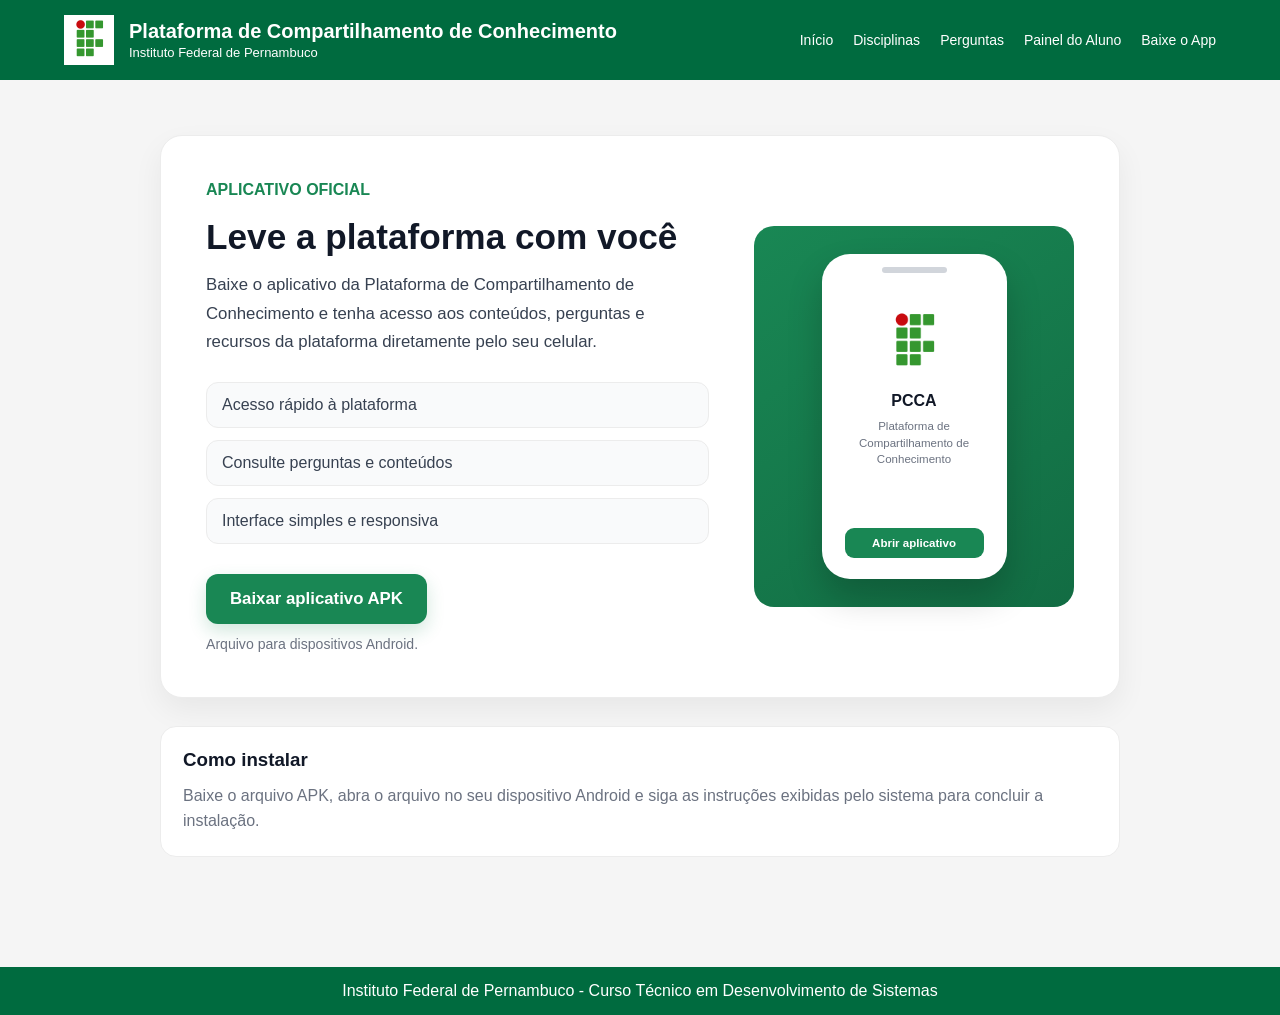
==== app.html @ 4369aa67 "Add files via upload" ====
<!DOCTYPE html>
<html lang="pt-br">
<head>
    <meta charset="UTF-8">
    <meta name="viewport" content="width=device-width, initial-scale=1.0">

    <title>PCCA - Baixe o App</title>

    <link rel="icon" type="image/png" href="./assets/images/logo.png">
    <link rel="stylesheet" href="./assets/css/style.css">

    <style>
        .app-page {
            max-width: 1000px;
            margin: 0 auto;
            padding: 55px 20px 70px;
        }

        .app-card {
            background: #fff;
            border: 1px solid #ececec;
            border-radius: 22px;
            padding: 45px;
            box-shadow: 0 12px 30px rgba(0, 0, 0, .06);

            display: grid;
            grid-template-columns: 1fr 320px;
            gap: 45px;
            align-items: center;
        }

        .app-content h2 {
            margin: 0 0 14px;
            color: #111827;
            font-size: 2.2rem;
        }

        .app-content .subtitle {
            color: #198754;
            font-weight: 700;
            margin-bottom: 18px;
        }

        .app-content p {
            color: #374151;
            line-height: 1.7;
            font-size: 1.05rem;
            margin-bottom: 25px;
        }

        .app-features {
            display: grid;
            gap: 12px;
            margin: 25px 0 30px;
        }

        .feature {
            background: #f9fafb;
            border: 1px solid #ececec;
            border-radius: 12px;
            padding: 13px 15px;
            color: #374151;
        }

        .download-button {
            display: inline-flex;
            align-items: center;
            justify-content: center;
            gap: 10px;

            background: #198754;
            color: #fff;

            text-decoration: none;

            padding: 15px 24px;
            border-radius: 12px;

            font-size: 1.05rem;
            font-weight: 700;

            transition: .2s;

            box-shadow: 0 7px 18px rgba(25, 135, 84, .20);
        }

        .download-button:hover {
            transform: translateY(-2px);
            background: #157347;
        }

        .download-note {
            margin-top: 12px;
            color: #6b7280;
            font-size: .88rem;
        }

        .app-visual {
            min-height: 300px;

            border-radius: 20px;

            background: linear-gradient(
                145deg,
                #198754,
                #126c43
            );

            display: flex;
            align-items: center;
            justify-content: center;

            padding: 28px;
        }

        .phone {
            width: 185px;
            min-height: 325px;

            background: #fff;

            border-radius: 28px;

            padding: 13px;

            box-shadow: 0 18px 35px rgba(0, 0, 0, .20);

            display: flex;
            flex-direction: column;
        }

        .phone-top {
            width: 65px;
            height: 6px;

            border-radius: 20px;

            background: #d1d5db;

            margin: 0 auto 15px;
        }

        .phone-logo {
            width: 72px;
            height: 72px;

            object-fit: contain;

            margin: 18px auto 14px;
        }

        .phone h3 {
            text-align: center;

            color: #111827;

            font-size: 1rem;

            margin: 0 0 8px;
        }

        .phone p {
            text-align: center;

            color: #6b7280;

            font-size: .72rem;

            line-height: 1.45;

            margin: 0 10px 18px;
        }

        .phone-button {
            background: #198754;

            color: #fff;

            border-radius: 9px;

            padding: 9px;

            text-align: center;

            font-size: .72rem;

            font-weight: 700;

            margin: auto 10px 8px;
        }

        .requirements {
            margin-top: 28px;

            padding: 22px;

            background: #fff;

            border: 1px solid #ececec;

            border-radius: 16px;
        }

        .requirements h3 {
            margin: 0 0 12px;

            color: #111827;
        }

        .requirements p {
            margin: 0;

            color: #6b7280;

            line-height: 1.6;
        }

        @media (max-width: 768px) {

            .app-page {
                padding: 30px 12px 45px;
            }

            .app-card {
                grid-template-columns: 1fr;

                padding: 28px 20px;

                gap: 30px;
            }

            .app-content h2 {
                font-size: 1.7rem;
            }

            .app-content p {
                font-size: 1rem;
            }

            .app-visual {
                min-height: 270px;
            }

            .phone {
                width: 165px;

                min-height: 290px;
            }

            .download-button {
                width: 100%;

                box-sizing: border-box;
            }
        }
    </style>
</head>

<body>

<header class="top-bar">

    <div class="top-container">

        <div class="brand">

            <img
                src="./assets/images/logo.png"
                alt="Instituto Federal Pernambuco"
            >

            <div class="brand-text">

                <h1>
                    Plataforma de Compartilhamento de Conhecimento
                </h1>

                <span>
                    Instituto Federal de Pernambuco
                </span>

            </div>

        </div>


        <button
            class="menu-toggle"
            id="menuToggle"
        >
            ☰ Menu
        </button>


        <nav
            class="menu"
            id="menu"
        >

            <a href="index.html">
                Início
            </a>

            <a href="disciplinas.html">
                Disciplinas
            </a>

            <a href="perguntas.html">
                Perguntas
            </a>

            <a href="painel.html">
                Painel do Aluno
            </a>

            <a
                href="app.html"
                class="active"
            >
                Baixe o App
            </a>

        </nav>

    </div>

</header>


<main class="app-page">


    <section class="app-card">


        <div class="app-content">


            <div class="subtitle">
                APLICATIVO OFICIAL
            </div>


            <h2>
                Leve a plataforma com você
            </h2>


            <p>
                Baixe o aplicativo da Plataforma de Compartilhamento
                de Conhecimento e tenha acesso aos conteúdos,
                perguntas e recursos da plataforma diretamente pelo
                seu celular.
            </p>


            <div class="app-features">


                <div class="feature">
                    Acesso rápido à plataforma
                </div>


                <div class="feature">
                    Consulte perguntas e conteúdos
                </div>


                <div class="feature">
                    Interface simples e responsiva
                </div>


            </div>


            <a
                href="./assets/apk/pcca.apk"
                class="download-button"
                download
            >
                Baixar aplicativo APK
            </a>


            <div class="download-note">
                Arquivo para dispositivos Android.
            </div>


        </div>


        <div class="app-visual">


            <div class="phone">


                <div class="phone-top"></div>


                <img
                    src="./assets/images/logo.png"
                    alt="Logo do aplicativo"
                    class="phone-logo"
                >


                <h3>
                    PCCA
                </h3>


                <p>
                    Plataforma de Compartilhamento
                    de Conhecimento
                </p>


                <div class="phone-button">
                    Abrir aplicativo
                </div>


            </div>


        </div>


    </section>


    <section class="requirements">


        <h3>
            Como instalar
        </h3>


        <p>
            Baixe o arquivo APK, abra o arquivo no seu dispositivo
            Android e siga as instruções exibidas pelo sistema para
            concluir a instalação.
        </p>


    </section>


</main>


<footer class="footer">

    Instituto Federal de Pernambuco -
    Curso Técnico em Desenvolvimento de Sistemas

</footer>


<script>

    function toggleMobileMenu() {

        const menu =
            document.getElementById("menu");

        menu.classList.toggle("active");

    }


    document.addEventListener(
        "DOMContentLoaded",
        () => {

            document
                .getElementById("menuToggle")
                .addEventListener(
                    "click",
                    toggleMobileMenu
                );

        }
    );

</script>


</body>
</html>
---- assets/css/style.css ----
* {
    margin: 0;
    padding: 0;
    box-sizing: border-box;
}

body {
    font-family: Arial, Helvetica, sans-serif;
    background: #f5f5f5;
    color: #222;
}

.top-bar {
    background: #006b3f;
    color: white;
    padding: 15px 0;
}

.top-container {
    width: 90%;
    margin: auto;
    display: flex;
    justify-content: space-between;
    align-items: center;
}

.brand {
    display: flex;
    align-items: center;
}

.brand img {
    height: 50px;
    margin-right: 15px;
}

.brand-text h1 {
    font-size: 20px;
}

.brand-text span {
    font-size: 13px;
}

.menu {
    display: flex;
}

.menu a {
    color: white;
    text-decoration: none;
    margin-left: 20px;
    font-size: 14px;
}

.menu a:hover {
    text-decoration: underline;
}

.menu-toggle {
    display: none;
}

.hero {
    background: white;
    padding: 40px 0;
    border-bottom: 4px solid #006b3f;
    text-align: center;
}

.hero h2 {
    font-size: 24px;
    color: #006b3f;
}

.hero p {
    font-size: 14px;
    margin-top: 8px;
}

.layout {
    display: flex;
    width: 90%;
    margin: 30px auto;
    gap: 30px;
}

.sidebar {
    width: 250px;
    background: white;
    padding: 20px;
    border: 1px solid #ddd;
}

.sidebar h3 {
    margin-bottom: 15px;
    color: #006b3f;
}

.sidebar ul {
    list-style: none;
}

.sidebar li {
    padding: 8px;
    border-bottom: 1px solid #eee;
    font-size: 14px;
    cursor: pointer;
}

.sidebar li:hover {
    background: #f0f7f3;
}

.content {
    flex: 1;
    width: 100%;
    max-width: 850px;
    margin: 0 auto;
}

.dashboard {
    display: flex;
    gap: 20px;
    margin-bottom: 30px;
}

.card-dashboard {
    flex: 1;
    background: white;
    padding: 20px;
    border-left: 5px solid #006b3f;
    text-align: center;
}

.card-dashboard h4 {
    font-size: 14px;
    margin-bottom: 10px;
}

.card-dashboard span {
    font-size: 22px;
    font-weight: bold;
}

.post-area {
    background: white;
    padding: 20px;
    margin-bottom: 30px;
    border: 1px solid #ddd;
}

.post-area h3 {
    margin-bottom: 10px;
}

.post-area input,
.post-area textarea {
    width: 100%;
    padding: 10px;
    margin-top: 10px;
    border: 1px solid #ccc;
    font-size: 14px;
}

.post-area textarea {
    height: 100px;
}

.post-area button {
    margin-top: 15px;
    padding: 10px;
    background: #006b3f;
    color: white;
    border: none;
    cursor: pointer;
}

.post-area button:hover {
    background: #004d2d;
}

.post-card {
    background: #ffffff;
    padding: 25px;
    margin-bottom: 25px;
    border-radius: 12px;
    border: 1px solid #e5e5e5;
    transition: 0.3s;
}

.post-card:hover {
    box-shadow: 0 6px 18px rgba(0, 0, 0, 0.08);
}

.post-card h3 {
    margin-bottom: 20px;
    color: #0b5e3c;
    font-size: 20px;
    border-bottom: 2px solid #198754;
    padding-bottom: 5px;
}

.post-card h4 {
    margin-bottom: 5px;
    color: #006b3f;
}

.post-card small {
    color: #777;
    font-size: 13px;
}

.post-card p {
    margin-top: 10px;
    font-size: 14px;
    line-height: 1.4;
    color: #444;
}

.post-card button {
    margin-right: 10px;
    margin-top: 10px;
}

.badge {
    display: inline-block;
    background: #e6f2ec;
    color: #006b3f;
    padding: 5px 10px;
    font-size: 12px;
    margin-bottom: 10px;
}

.cardPergunta {
    background: #fff;
    padding: 15px;
    margin: 15px 0;
    border-radius: 8px;
    box-shadow: 0 0 5px rgba(0, 0, 0, 0.1);
}

#ultimasPerguntas {
    display: grid;
    grid-template-columns: repeat(auto-fit, minmax(280px, 1fr));
    gap: 20px;
}

#ultimasPerguntas .cardPergunta {
    background: white;
    padding: 20px;
    border-radius: 12px;
    box-shadow: 0 5px 15px rgba(0, 0, 0, 0.08);
    transition: 0.3s;
    cursor: pointer;
}

#ultimasPerguntas .cardPergunta:hover {
    transform: translateY(-5px);
    box-shadow: 0 8px 20px rgba(0, 0, 0, 0.12);
}

#ultimasPerguntas .cardPergunta h4 {
    color: #006b3f;
    margin-bottom: 8px;
}

#ultimasPerguntas .cardPergunta small {
    color: #777;
    font-size: 13px;
}

#ultimasPerguntas .cardPergunta p {
    margin-top: 10px;
    font-size: 14px;
    line-height: 1.4;
    color: #444;
}

.disciplinas-container {
    width: 90%;
    margin: 40px auto;
}

.ano-section {
    margin-bottom: 50px;
}

.ano-section h3 {
    margin-bottom: 20px;
    color: #006b3f;
    border-bottom: 2px solid #006b3f;
    padding-bottom: 5px;
}

.grid-disciplinas {
    display: grid;
    grid-template-columns: repeat(auto-fit, minmax(250px, 1fr));
    gap: 15px;
}

.disciplina-card {
    text-decoration: none;
    color: black;
    background: white;
    padding: 15px;
    border-left: 5px solid #006b3f;
    box-shadow: 0 2px 5px rgba(0, 0, 0, 0.1);
    transition: 0.3s;
    display: block;
    cursor: pointer;
}

.disciplina-card:hover {
    transform: translateY(-3px);
    background: #f0fdf6;
}

.perfil-container {
    text-align: center;
    margin-bottom: 20px;
}

.perfil-container img {
    width: 120px;
    height: 120px;
    border-radius: 50%;
    object-fit: cover;
    border: 2px solid #4CAF50;
    display: block;
    margin-bottom: 10px;
}

#previewFoto {
    width: 120px;
    height: 120px;
    object-fit: cover;
    border-radius: 50%;
    border: 3px solid #198754;
    background: #f4f4f4;
}

input[type="text"],
input[type="email"],
input[type="file"] {
    width: 100%;
    padding: 12px;
    margin-bottom: 15px;
    border-radius: 6px;
    border: 1px solid #ccc;
    font-size: 14px;
    transition: 0.2s;
}

input:focus {
    border-color: #198754;
    outline: none;
    box-shadow: 0 0 0 2px rgba(25, 135, 84, 0.15);
}

#foto {
    margin-bottom: 10px;
}

#filtroDisciplina {
    padding: 8px;
    border-radius: 6px;
}

button {
    width: 100%;
    padding: 12px;
    border-radius: 6px;
    border: none;
    background: #198754;
    color: white;
    font-size: 14px;
    font-weight: bold;
    cursor: pointer;
    transition: 0.2s;
}

button:hover {
    background: #0b5e3c;
}

.post-card button[style*="red"] {
    background: #b02a37 !important;
}

.post-card button[style*="red"]:hover {
    background: #842029 !important;
}

.btn-danger {
    background: #d32f2f;
    color: white;
}

.btn-danger:hover {
    background: #b71c1c;
}

.botoes-perfil {
    display: flex;
    gap: 10px;
    margin-top: 10px;
}

.botoes-perfil button {
    padding: 8px 12px;
    border-radius: 6px;
    border: none;
    cursor: pointer;
    font-weight: bold;
    transition: 0.2s;
}

.link-qacademico {
    color: #198754;
    font-weight: bold;
    text-decoration: none;
    transition: 0.2s;
}

.link-qacademico:hover {
    color: #0b5e3c;
    text-decoration: underline;
}

.sugestoes {
    list-style: none;
    padding: 0;
    margin: 0;
    background: white;
    border: 1px solid #ccc;
    max-height: 150px;
    overflow-y: auto;
    position: absolute;
    width: 300px;
}

.sugestoes li {
    padding: 8px;
    cursor: pointer;
}

.sugestoes li:hover {
    background-color: #f0f0f0;
}

.campo-busca {
    position: relative;
    width: 100%;
    max-width: 300px;
    margin-bottom: 15px;
}

.campo-busca input {
    width: 100%;
    padding: 10px 10px 10px 35px;
    border-radius: 8px;
    border: 1px solid #ccc;
    font-size: 14px;
}

.filtro-section {
    margin: 20px 0;
}

.user-photo-header {
    margin-left: 20px;
}

.user-photo-header img {
    width: 50px;
    height: 50px;
    border-radius: 50%;
    object-fit: cover;
    border: 2px solid #ccc;
}

#contadorPerguntas {
    margin: 10px 0;
    font-weight: bold;
}

.layout-posts {
    width: 80%;
    margin: 40px auto;
}

.layout-posts h2 {
    margin-bottom: 20px;
    color: #006b3f;
    border-left: 6px solid #006b3f;
    padding-left: 10px;
}

.footer {
    background: #006b3f;
    color: white;
    text-align: center;
    padding: 15px;
    margin-top: 40px;
}

.sugestoes {
    list-style: none;
    padding: 0;
    margin: 0;
    background: white;
    border: 1px solid #ccc;
    max-height: 200px;
    overflow-y: auto;
    position: absolute;
    width: 100%;
    z-index: 100;
}

.cardPergunta {
    background: #ffffff;
    padding: 20px;
    margin-bottom: 20px;
    border-radius: 12px;
    box-shadow: 0 6px 18px rgba(0,0,0,0.08);
    transition: 0.3s;
}

.cardPergunta:hover {
    box-shadow: 0 10px 25px rgba(0,0,0,0.12);
}

.cardPergunta h4 {
    color: #0b5e3c;
    font-size: 20px;
    margin-bottom: 10px;
    border-bottom: 2px solid #198754;
    padding-bottom: 5px;
}

.cardPergunta small {
    color: #555;
    font-size: 13px;
}

.cardPergunta p {
    margin: 10px 0;
    font-size: 14px;
    line-height: 1.5;
}

/* Botões de interação */
.interacoes {
    display: flex;
    gap: 10px;
    margin-top: 10px;
}

.interacoes button {
    padding: 8px 12px;
    border: none;
    border-radius: 6px;
    cursor: pointer;
    font-weight: bold;
    transition: 0.2s;
}

.interacoes button:hover:not(:disabled) {
    opacity: 0.85;
}

.interacoes button:disabled {
    cursor: not-allowed;
    opacity: 0.6;
}

.interacoes button:first-child {
    background: #e74c3c;
    color: #fff;
}

.interacoes button:last-child {
    background: #3498db;
    color: #fff;
}

.comentarios {
    margin-top: 15px;
    padding-left: 10px;
    border-left: 3px solid #198754;
}

.comentarios p {
    margin: 5px 0;
    font-size: 13px;
}

.comentarios strong {
    color: #006b3f;
}

.comentarios button.btn-remover {
    display: inline-flex;
    align-items: center;
    gap: 4px;
    background: #e74c3c; 
    color: white;
    border: none;
    border-radius: 8px;
    padding: 4px 10px;
    cursor: pointer;
    font-size: 13px;
    font-weight: bold;
    box-shadow: 0 3px 6px rgba(0,0,0,0.15);
    transition: 0.2s all ease;
}

.comentarios button.btn-remover:hover {
    background: #c0392b;
    box-shadow: 0 5px 10px rgba(0,0,0,0.2);
}

.user-settings h3 {
    margin-top: 30px;
    color: #0b5e3c;
}

.user-settings .form-group {
    margin-bottom: 15px;
    display: flex;
    flex-direction: column;
}

.user-settings label {
    margin-bottom: 5px;
    font-weight: bold;
    color: #333;
}

.user-settings input[type="text"],
.user-settings select,
.user-settings textarea {
    padding: 10px;
    border-radius: 6px;
    border: 1px solid #ccc;
    font-size: 14px;
    transition: 0.2s;
    width: 100%;
}

.user-settings input:focus,
.user-settings select:focus,
.user-settings textarea:focus {
    outline: none;
    border-color: #198754;
    box-shadow: 0 0 0 2px rgba(25, 135, 84, 0.15);
}

.user-settings button {
    padding: 12px;
    border-radius: 6px;
    border: none;
    background-color: #198754;
    color: white;
    font-weight: bold;
    cursor: pointer;
    transition: 0.2s;
}

.user-settings button:hover {
    background-color: #0b5e3c;
    transform: translateY(-2px);
}

#conteudosDisciplina {
    margin-top: 15px;
    display: flex;
    flex-direction: column;
    gap: 12px;
}

#conteudosDisciplina .cardPergunta {
    background: #fff;
    padding: 15px;
    border-radius: 10px;
    box-shadow: 0 4px 12px rgba(0,0,0,0.08);
}

#conteudosDisciplina h4 {
    margin: 0 0 5px 0;
    color: #0b5e3c;
}

#conteudosDisciplina small {
    display: block;
    margin-bottom: 8px;
    font-size: 12px;
    color: #555;
}

#conteudosDisciplina p {
    margin: 0;
    font-size: 14px;
    color: #333;
}

.layout {
    display: flex;
    justify-content: center;
    align-items: center;
    min-height: 60vh;
    }

.content {
    width: 100%;
    max-width: 400px;
    }

.post-card {
    background: #ffffff;
    padding: 30px;
    border-radius: 12px;
    box-shadow: 0 8px 20px rgba(0, 0, 0, 0.08);
}

.post-card h3 {
    margin-bottom: 20px;
    text-align: center;
    color: #0b5e3c;
}

input[type="text"],
input[type="password"] {
    width: 100%;
    padding: 12px;
    margin-bottom: 15px;
    border-radius: 6px;
    border: 1px solid #ccc;
    font-size: 14px;
    transition: 0.2s;
}

input:focus {
    border-color: #198754;
    outline: none;
    box-shadow: 0 0 0 2px rgba(25, 135, 84, 0.15);
}

button {
    width: 100%;
    padding: 12px;
    border-radius: 6px;
    border: none;
    background: #198754;
    color: white;
    font-size: 15px;
    font-weight: bold;
    cursor: pointer;
    transition: 0.2s;
}

button:hover {
    background: #0b5e3c;
    transform: translateY(-2px);
}

/* RESPONSIVO */
@media (max-width: 768px) {
    .top-container {
        width: 95%;
    }

    .menu {
        display: none;
    }

    .menu-toggle {
        display: block;
    }

    .layout {
        flex-direction: column;
        width: 95%;
        gap: 20px;
    }

    .sidebar {
        width: 100%;
    }

    .content {
        max-width: 100%;
    }

    .disciplinas-container {
        width: 95%;
    }

    .grid-disciplinas {
        grid-template-columns: repeat(auto-fit, minmax(200px, 1fr));
        gap: 12px;
    }

    #ultimasPerguntas {
        grid-template-columns: repeat(auto-fit, minmax(250px, 1fr));
    }

    .layout-posts {
        width: 95%;
    }

    .dashboard {
        flex-direction: column;
        gap: 15px;
    }

    .card-dashboard {
        width: 100%;
    }

    .post-area input,
    .post-area textarea {
        font-size: 16px;
    }

    .hero h2 {
        font-size: 20px;
    }

    .post-card {
        padding: 20px;
    }

    .post-card h3 {
        font-size: 18px;
    }

    .botoes-perfil {
        flex-direction: column;
    }

    .botoes-perfil button {
        width: 100%;
    }

    .user-settings input[type="text"],
    .user-settings select,
    .user-settings textarea {
        font-size: 16px;
    }

    .campo-busca {
        max-width: 100%;
    }

    .sugestoes {
        width: 100%;
    }

    input[type="text"],
    input[type="email"],
    input[type="password"],
    input[type="file"] {
        font-size: 16px;
    }

    #conteudosDisciplina {
        gap: 10px;
    }
}

@media (max-width: 480px) {
    .top-container {
        flex-direction: column;
        gap: 15px;
    }

    .brand {
        width: 100%;
        justify-content: center;
    }

    .brand img {
        height: 40px;
    }

    .brand-text h1 {
        font-size: 18px;
    }

    .user-photo-header {
        margin-left: 0;
    }

    .layout {
        width: 100%;
        margin: 15px auto;
        gap: 15px;
    }

    .sidebar {
        order: 2;
    }

    .content {
        order: 1;
    }

    .grid-disciplinas {
        grid-template-columns: 1fr;
    }

    #ultimasPerguntas {
        grid-template-columns: 1fr;
    }

    .layout-posts {
        width: 100%;
        margin: 20px auto;
    }

    .hero h2 {
        font-size: 18px;
    }

    .hero p {
        font-size: 12px;
    }

    .post-card {
        padding: 15px;
    }

    .post-card h3 {
        font-size: 16px;
        margin-bottom: 15px;
    }

    .post-card h4 {
        font-size: 14px;
    }

    .post-card p {
        font-size: 13px;
    }

    .post-area {
        padding: 15px;
    }

    .post-area button {
        padding: 12px;
        font-size: 16px;
    }

    .cardPergunta {
        padding: 15px;
        margin: 10px 0;
    }

    .cardPergunta h4 {
        font-size: 16px;
    }

    .cardPergunta p {
        font-size: 13px;
    }

    .interacoes {
        flex-wrap: wrap;
    }

    .interacoes button {
        flex: 1;
        min-width: 100px;
        padding: 10px 8px;
        font-size: 12px;
    }

    .perfil-container img {
        width: 100px;
        height: 100px;
    }

    #previewFoto {
        width: 100px;
        height: 100px;
    }

    .disciplina-card {
        padding: 12px;
    }

    button {
        font-size: 14px;
        padding: 10px;
    }

    .user-settings h3 {
        font-size: 18px;
    }

    .user-settings input[type="text"],
    .user-settings select,
    .user-settings textarea {
        font-size: 14px;
    }

    .footer {
        padding: 12px;
        font-size: 12px;
    }

    .campo-busca input {
        padding: 10px 10px 10px 30px;
        font-size: 13px;
    }

    .comentarios {
        margin-top: 10px;
        padding-left: 8px;
    }

    .comentarios button.btn-remover {
        padding: 4px 8px;
        font-size: 11px;
    }
}
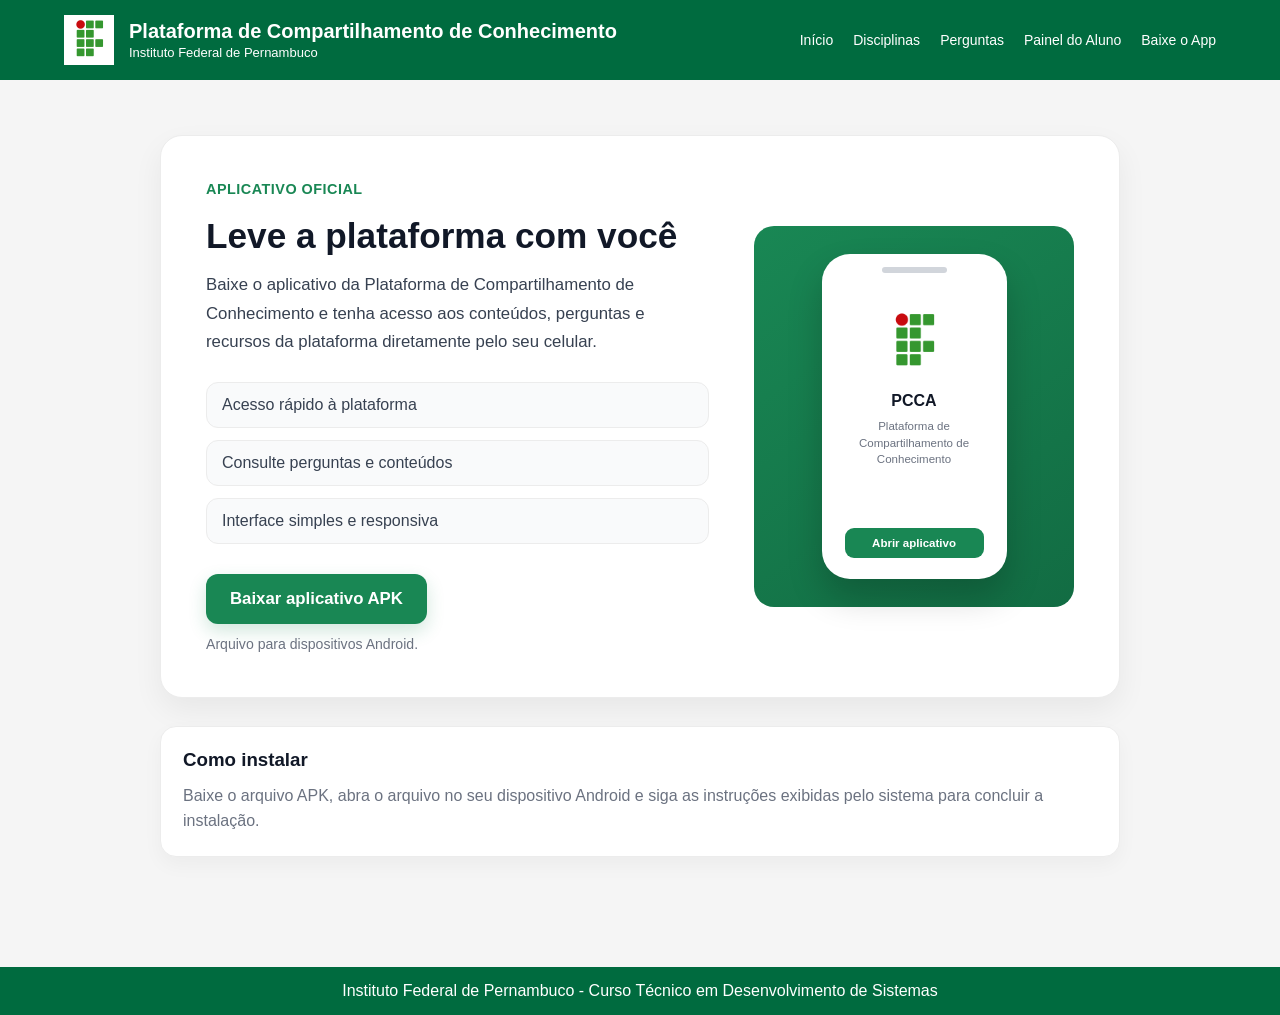
==== commit 08b12790: "Update app.html" ====
--- a/app.html
+++ b/app.html
@@ -1,120 +1,267 @@
 <!DOCTYPE html>
 <html lang="pt-br">
+
 <head>
+
     <meta charset="UTF-8">
-    <meta name="viewport" content="width=device-width, initial-scale=1.0">
+
+    <meta
+        name="viewport"
+        content="width=device-width, initial-scale=1.0"
+    >
 
     <title>PCCA - Baixe o App</title>
 
-    <link rel="icon" type="image/png" href="./assets/images/logo.png">
-    <link rel="stylesheet" href="./assets/css/style.css">
+    <link
+        rel="icon"
+        type="image/png"
+        href="./assets/images/logo.png"
+    >
+
+    <link
+        rel="stylesheet"
+        href="./assets/css/style.css"
+    >
+
 
     <style>
+
+        /* =========================
+           MENU
+        ========================= */
+
+        .menu-toggle {
+            display: none;
+
+            background: transparent;
+            border: none;
+
+            color: inherit;
+
+            font-size: 1rem;
+            font-weight: 600;
+
+            cursor: pointer;
+
+            padding: .75rem 1rem;
+        }
+
+
+        /* =========================
+           PÁGINA DO APLICATIVO
+        ========================= */
+
         .app-page {
+
             max-width: 1000px;
+
             margin: 0 auto;
+
             padding: 55px 20px 70px;
         }
 
+
+        /* =========================
+           CARD PRINCIPAL
+        ========================= */
+
         .app-card {
+
             background: #fff;
+
             border: 1px solid #ececec;
+
             border-radius: 22px;
+
             padding: 45px;
-            box-shadow: 0 12px 30px rgba(0, 0, 0, .06);
+
+            box-shadow:
+                0 12px 30px rgba(0, 0, 0, .06);
 
             display: grid;
-            grid-template-columns: 1fr 320px;
+
+            grid-template-columns:
+                1fr 320px;
+
             gap: 45px;
+
             align-items: center;
         }
 
+
+        /* =========================
+           CONTEÚDO
+        ========================= */
+
         .app-content h2 {
+
             margin: 0 0 14px;
+
             color: #111827;
+
             font-size: 2.2rem;
-        }
+
+            line-height: 1.2;
+        }
+
 
         .app-content .subtitle {
+
             color: #198754;
+
             font-weight: 700;
+
+            font-size: .9rem;
+
+            letter-spacing: .5px;
+
             margin-bottom: 18px;
         }
 
+
         .app-content p {
+
             color: #374151;
+
             line-height: 1.7;
+
             font-size: 1.05rem;
+
             margin-bottom: 25px;
         }
 
+
+        /* =========================
+           FUNCIONALIDADES
+        ========================= */
+
         .app-features {
+
             display: grid;
+
             gap: 12px;
+
             margin: 25px 0 30px;
         }
 
+
         .feature {
+
             background: #f9fafb;
+
             border: 1px solid #ececec;
+
             border-radius: 12px;
+
             padding: 13px 15px;
+
             color: #374151;
-        }
+
+            transition: .2s;
+        }
+
+
+        .feature:hover {
+
+            transform: translateX(3px);
+
+            border-color: #198754;
+        }
+
+
+        /* =========================
+           BOTÃO DOWNLOAD
+        ========================= */
 
         .download-button {
+
             display: inline-flex;
+
             align-items: center;
+
             justify-content: center;
+
             gap: 10px;
 
             background: #198754;
+
             color: #fff;
 
             text-decoration: none;
 
             padding: 15px 24px;
+
             border-radius: 12px;
 
             font-size: 1.05rem;
+
             font-weight: 700;
 
             transition: .2s;
 
-            box-shadow: 0 7px 18px rgba(25, 135, 84, .20);
-        }
+            box-shadow:
+                0 7px 18px
+                rgba(25, 135, 84, .20);
+        }
+
 
         .download-button:hover {
+
             transform: translateY(-2px);
+
             background: #157347;
-        }
+
+            box-shadow:
+                0 10px 22px
+                rgba(25, 135, 84, .25);
+        }
+
 
         .download-note {
+
             margin-top: 12px;
+
             color: #6b7280;
+
             font-size: .88rem;
         }
 
+
+        /* =========================
+           VISUAL DO CELULAR
+        ========================= */
+
         .app-visual {
+
             min-height: 300px;
 
             border-radius: 20px;
 
-            background: linear-gradient(
-                145deg,
-                #198754,
-                #126c43
-            );
+            background:
+                linear-gradient(
+                    145deg,
+                    #198754,
+                    #126c43
+                );
 
             display: flex;
+
             align-items: center;
+
             justify-content: center;
 
             padding: 28px;
         }
 
+
+        /* =========================
+           CELULAR
+        ========================= */
+
         .phone {
+
             width: 185px;
+
             min-height: 325px;
 
             background: #fff;
@@ -123,14 +270,20 @@
 
             padding: 13px;
 
-            box-shadow: 0 18px 35px rgba(0, 0, 0, .20);
+            box-shadow:
+                0 18px 35px
+                rgba(0, 0, 0, .20);
 
             display: flex;
+
             flex-direction: column;
         }
 
+
         .phone-top {
+
             width: 65px;
+
             height: 6px;
 
             border-radius: 20px;
@@ -140,8 +293,11 @@
             margin: 0 auto 15px;
         }
 
+
         .phone-logo {
+
             width: 72px;
+
             height: 72px;
 
             object-fit: contain;
@@ -149,7 +305,9 @@
             margin: 18px auto 14px;
         }
 
+
         .phone h3 {
+
             text-align: center;
 
             color: #111827;
@@ -159,7 +317,9 @@
             margin: 0 0 8px;
         }
 
+
         .phone p {
+
             text-align: center;
 
             color: #6b7280;
@@ -171,7 +331,9 @@
             margin: 0 10px 18px;
         }
 
+
         .phone-button {
+
             background: #198754;
 
             color: #fff;
@@ -189,7 +351,13 @@
             margin: auto 10px 8px;
         }
 
+
+        /* =========================
+           COMO INSTALAR
+        ========================= */
+
         .requirements {
+
             margin-top: 28px;
 
             padding: 22px;
@@ -199,15 +367,23 @@
             border: 1px solid #ececec;
 
             border-radius: 16px;
-        }
+
+            box-shadow:
+                0 8px 20px
+                rgba(0, 0, 0, .04);
+        }
+
 
         .requirements h3 {
+
             margin: 0 0 12px;
 
             color: #111827;
         }
 
+
         .requirements p {
+
             margin: 0;
 
             color: #6b7280;
@@ -215,13 +391,76 @@
             line-height: 1.6;
         }
 
+
+        /* =========================
+           RESPONSIVIDADE
+        ========================= */
+
         @media (max-width: 768px) {
 
+
+            /* MENU */
+
+            .top-container {
+
+                flex-wrap: wrap;
+
+                align-items: center;
+            }
+
+
+            .menu-toggle {
+
+                display: block;
+
+                margin-left: auto;
+            }
+
+
+            nav.menu {
+
+                display: none;
+
+                width: 100%;
+
+                flex-direction: column;
+
+                margin-top: .75rem;
+
+                padding-bottom: 10px;
+            }
+
+
+            nav.menu.active {
+
+                display: flex;
+            }
+
+
+            nav.menu a {
+
+                width: 100%;
+
+                text-align: left;
+
+                padding: .75rem 0;
+
+                box-sizing: border-box;
+            }
+
+
+            /* PÁGINA */
+
             .app-page {
+
                 padding: 30px 12px 45px;
             }
 
+
+            /* CARD */
+
             .app-card {
+
                 grid-template-columns: 1fr;
 
                 padding: 28px 20px;
@@ -229,267 +468,482 @@
                 gap: 30px;
             }
 
+
+            /* TÍTULO */
+
             .app-content h2 {
+
                 font-size: 1.7rem;
             }
 
+
+            /* TEXTO */
+
             .app-content p {
+
                 font-size: 1rem;
             }
 
+
+            /* VISUAL */
+
             .app-visual {
+
                 min-height: 270px;
             }
 
+
+            /* CELULAR */
+
             .phone {
+
                 width: 165px;
 
                 min-height: 290px;
             }
 
+
+            /* DOWNLOAD */
+
             .download-button {
+
                 width: 100%;
 
                 box-sizing: border-box;
             }
-        }
+
+        }
+
+
+        /* =========================
+           CELULARES PEQUENOS
+        ========================= */
+
+        @media (max-width: 420px) {
+
+            .app-card {
+
+                padding: 22px 16px;
+            }
+
+
+            .app-content h2 {
+
+                font-size: 1.5rem;
+            }
+
+
+            .app-visual {
+
+                padding: 20px;
+            }
+
+
+            .phone {
+
+                width: 150px;
+
+                min-height: 270px;
+            }
+
+        }
+
     </style>
+
 </head>
 
+
 <body>
 
-<header class="top-bar">
-
-    <div class="top-container">
-
-        <div class="brand">
-
-            <img
-                src="./assets/images/logo.png"
-                alt="Instituto Federal Pernambuco"
-            >
-
-            <div class="brand-text">
-
-                <h1>
-                    Plataforma de Compartilhamento de Conhecimento
-                </h1>
-
-                <span>
-                    Instituto Federal de Pernambuco
-                </span>
-
-            </div>
-
-        </div>
-
-
-        <button
-            class="menu-toggle"
-            id="menuToggle"
-        >
-            ☰ Menu
-        </button>
-
-
-        <nav
-            class="menu"
-            id="menu"
-        >
-
-            <a href="index.html">
-                Início
-            </a>
-
-            <a href="disciplinas.html">
-                Disciplinas
-            </a>
-
-            <a href="perguntas.html">
-                Perguntas
-            </a>
-
-            <a href="painel.html">
-                Painel do Aluno
-            </a>
-
-            <a
-                href="app.html"
-                class="active"
-            >
-                Baixe o App
-            </a>
-
-        </nav>
-
-    </div>
-
-</header>
-
-
-<main class="app-page">
-
-
-    <section class="app-card">
-
-
-        <div class="app-content">
-
-
-            <div class="subtitle">
-                APLICATIVO OFICIAL
-            </div>
-
-
-            <h2>
-                Leve a plataforma com você
-            </h2>
-
-
-            <p>
-                Baixe o aplicativo da Plataforma de Compartilhamento
-                de Conhecimento e tenha acesso aos conteúdos,
-                perguntas e recursos da plataforma diretamente pelo
-                seu celular.
-            </p>
-
-
-            <div class="app-features">
-
-
-                <div class="feature">
-                    Acesso rápido à plataforma
-                </div>
-
-
-                <div class="feature">
-                    Consulte perguntas e conteúdos
-                </div>
-
-
-                <div class="feature">
-                    Interface simples e responsiva
-                </div>
-
-
-            </div>
-
-
-            <a
-                href="./assets/apk/pcca.apk"
-                class="download-button"
-                download
-            >
-                Baixar aplicativo APK
-            </a>
-
-
-            <div class="download-note">
-                Arquivo para dispositivos Android.
-            </div>
-
-
-        </div>
-
-
-        <div class="app-visual">
-
-
-            <div class="phone">
-
-
-                <div class="phone-top"></div>
-
+
+    <!-- =========================
+         CABEÇALHO
+    ========================= -->
+
+    <header class="top-bar">
+
+        <div class="top-container">
+
+
+            <!-- LOGO -->
+
+            <div class="brand">
 
                 <img
                     src="./assets/images/logo.png"
-                    alt="Logo do aplicativo"
-                    class="phone-logo"
+                    alt="Instituto Federal Pernambuco"
                 >
 
 
-                <h3>
-                    PCCA
-                </h3>
+                <div class="brand-text">
+
+                    <h1>
+                        Plataforma de Compartilhamento
+                        de Conhecimento
+                    </h1>
+
+                    <span>
+                        Instituto Federal de Pernambuco
+                    </span>
+
+                </div>
+
+            </div>
+
+
+            <!-- BOTÃO MENU MOBILE -->
+
+            <button
+                type="button"
+                class="menu-toggle"
+                id="menuToggle"
+                aria-label="Abrir menu"
+                aria-expanded="false"
+            >
+                ☰ Menu
+            </button>
+
+
+            <!-- MENU -->
+
+            <nav
+                class="menu"
+                id="menu"
+            >
+
+                <a href="index.html">
+                    Início
+                </a>
+
+
+                <a href="disciplinas.html">
+                    Disciplinas
+                </a>
+
+
+                <a href="perguntas.html">
+                    Perguntas
+                </a>
+
+
+                <a href="painel.html">
+                    Painel do Aluno
+                </a>
+
+
+                <a
+                    href="app.html"
+                    class="active"
+                >
+                    Baixe o App
+                </a>
+
+            </nav>
+
+
+        </div>
+
+    </header>
+
+
+
+    <!-- =========================
+         CONTEÚDO
+    ========================= -->
+
+    <main class="app-page">
+
+
+        <!-- CARD PRINCIPAL -->
+
+        <section class="app-card">
+
+
+            <!-- TEXTO -->
+
+            <div class="app-content">
+
+
+                <div class="subtitle">
+
+                    APLICATIVO OFICIAL
+
+                </div>
+
+
+                <h2>
+
+                    Leve a plataforma
+                    com você
+
+                </h2>
 
 
                 <p>
+
+                    Baixe o aplicativo da
                     Plataforma de Compartilhamento
-                    de Conhecimento
+                    de Conhecimento e tenha acesso
+                    aos conteúdos, perguntas e
+                    recursos da plataforma
+                    diretamente pelo seu celular.
+
                 </p>
 
 
-                <div class="phone-button">
-                    Abrir aplicativo
+                <!-- FUNCIONALIDADES -->
+
+                <div class="app-features">
+
+
+                    <div class="feature">
+
+                        Acesso rápido à plataforma
+
+                    </div>
+
+
+                    <div class="feature">
+
+                        Consulte perguntas e conteúdos
+
+                    </div>
+
+
+                    <div class="feature">
+
+                        Interface simples e responsiva
+
+                    </div>
+
+
                 </div>
 
 
+                <!-- BOTÃO -->
+
+                <a
+                    href="./assets/apk/pcca.apk"
+                    class="download-button"
+                    download
+                >
+
+                    Baixar aplicativo APK
+
+                </a>
+
+
+                <div class="download-note">
+
+                    Arquivo para dispositivos Android.
+
+                </div>
+
+
             </div>
 
 
-        </div>
-
-
-    </section>
-
-
-    <section class="requirements">
-
-
-        <h3>
-            Como instalar
-        </h3>
-
-
-        <p>
-            Baixe o arquivo APK, abra o arquivo no seu dispositivo
-            Android e siga as instruções exibidas pelo sistema para
-            concluir a instalação.
-        </p>
-
-
-    </section>
-
-
-</main>
-
-
-<footer class="footer">
-
-    Instituto Federal de Pernambuco -
-    Curso Técnico em Desenvolvimento de Sistemas
-
-</footer>
-
-
-<script>
-
-    function toggleMobileMenu() {
-
-        const menu =
-            document.getElementById("menu");
-
-        menu.classList.toggle("active");
-
-    }
-
-
-    document.addEventListener(
-        "DOMContentLoaded",
-        () => {
-
-            document
-                .getElementById("menuToggle")
-                .addEventListener(
+
+            <!-- VISUAL -->
+
+            <div class="app-visual">
+
+
+                <div class="phone">
+
+
+                    <div class="phone-top"></div>
+
+
+                    <img
+                        src="./assets/images/logo.png"
+                        alt="Logo do aplicativo"
+                        class="phone-logo"
+                    >
+
+
+                    <h3>
+
+                        PCCA
+
+                    </h3>
+
+
+                    <p>
+
+                        Plataforma de
+                        Compartilhamento
+                        de Conhecimento
+
+                    </p>
+
+
+                    <div class="phone-button">
+
+                        Abrir aplicativo
+
+                    </div>
+
+
+                </div>
+
+
+            </div>
+
+
+        </section>
+
+
+
+        <!-- COMO INSTALAR -->
+
+        <section class="requirements">
+
+
+            <h3>
+
+                Como instalar
+
+            </h3>
+
+
+            <p>
+
+                Baixe o arquivo APK, abra o arquivo
+                no seu dispositivo Android e siga
+                as instruções exibidas pelo sistema
+                para concluir a instalação.
+
+            </p>
+
+
+        </section>
+
+
+    </main>
+
+
+
+    <!-- =========================
+         RODAPÉ
+    ========================= -->
+
+    <footer class="footer">
+
+        Instituto Federal de Pernambuco -
+        Curso Técnico em Desenvolvimento
+        de Sistemas
+
+    </footer>
+
+
+
+    <!-- =========================
+         JAVASCRIPT DO MENU
+    ========================= -->
+
+    <script>
+
+        document.addEventListener(
+            "DOMContentLoaded",
+            function () {
+
+
+                const menuToggle =
+                    document.getElementById(
+                        "menuToggle"
+                    );
+
+
+                const menu =
+                    document.getElementById(
+                        "menu"
+                    );
+
+
+                if (!menuToggle || !menu) {
+
+                    return;
+
+                }
+
+
+                menuToggle.addEventListener(
                     "click",
-                    toggleMobileMenu
+                    function () {
+
+
+                        const aberto =
+                            menu.classList.toggle(
+                                "active"
+                            );
+
+
+                        menuToggle.setAttribute(
+                            "aria-expanded",
+                            aberto
+                                ? "true"
+                                : "false"
+                        );
+
+
+                        menuToggle.setAttribute(
+                            "aria-label",
+                            aberto
+                                ? "Fechar menu"
+                                : "Abrir menu"
+                        );
+
+
+                    }
                 );
 
-        }
-    );
-
-</script>
+
+                /*
+                 * Fecha o menu depois que
+                 * o usuário seleciona uma página.
+                 */
+
+                const links =
+                    menu.querySelectorAll("a");
+
+
+                links.forEach(
+                    function (link) {
+
+                        link.addEventListener(
+                            "click",
+                            function () {
+
+                                menu.classList.remove(
+                                    "active"
+                                );
+
+
+                                menuToggle.setAttribute(
+                                    "aria-expanded",
+                                    "false"
+                                );
+
+
+                                menuToggle.setAttribute(
+                                    "aria-label",
+                                    "Abrir menu"
+                                );
+
+                            }
+                        );
+
+                    }
+                );
+
+
+            }
+        );
+
+    </script>
 
 
 </body>
-</html>+
+</html>
